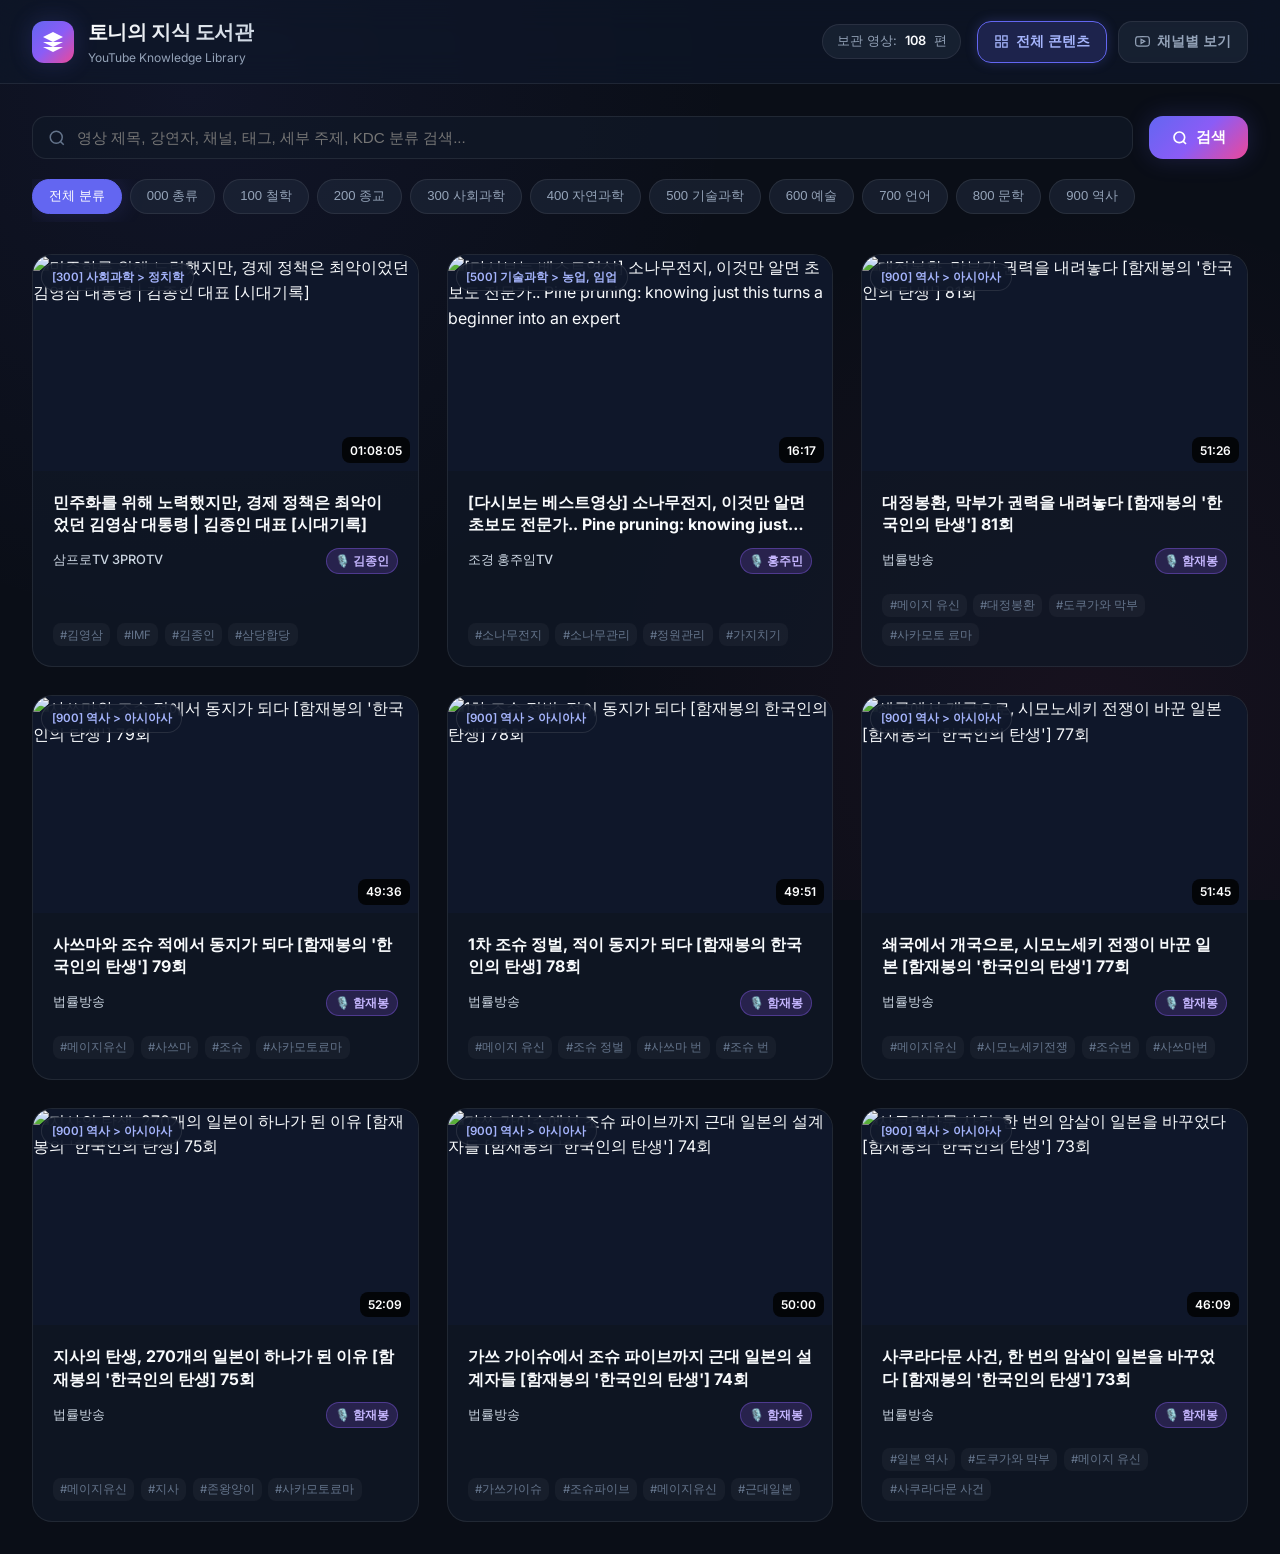
==== index.html @ 5d0626cc "Update library 5d512f7e80e544d9be25791d46a5374f" ====
<!DOCTYPE html>
<html lang="ko">
<head>
  <meta charset="UTF-8">
  <meta name="yka-mode" content="public">
  <meta name="viewport" content="width=device-width, initial-scale=1.0">
  <meta name="description" content="토니의 지식 도서관 — YouTube 영상을 지식 노트로 정리하고 다시 꺼내보는 개인 지식 라이브러리">
  <title>토니의 지식 도서관 — YouTube Knowledge Library</title>
  <link rel="stylesheet" href="./css/style.css">
</head>
<body>
  <!-- App Header -->
  <header class="app-header">
    <div class="header-container">
      <a href="./index.html" class="logo-group">
        <div class="logo-icon">
          <svg viewBox="0 0 24 24">
            <path d="M12 2L2 7l10 5 10-5-10-5zM2 17l10 5 10-5M2 12l10 5 10-5"/>
          </svg>
        </div>
        <div class="logo-text">
          <h1>토니의 지식 도서관</h1>
          <p>YouTube Knowledge Library</p>
        </div>
      </a>

      <div class="header-stats">
        <div class="stat-badge" id="stat-count-badge">
          보관 영상: <strong id="total-video-count">0</strong>편
        </div>
        <nav class="top-nav-menu">
          <button class="btn-secondary" id="open-hidden-btn" data-local-only hidden>숨긴 영상</button>
          <a href="./index.html" class="top-nav-btn active" id="nav-all-btn">
            <svg width="15" height="15" viewBox="0 0 24 24" fill="none" stroke="currentColor" stroke-width="2">
              <rect x="3" y="3" width="7" height="7"></rect>
              <rect x="14" y="3" width="7" height="7"></rect>
              <rect x="14" y="14" width="7" height="7"></rect>
              <rect x="3" y="14" width="7" height="7"></rect>
            </svg>
            전체 콘텐츠
          </a>
          <a href="./channels.html" class="top-nav-btn" id="nav-channel-btn">
            <svg width="15" height="15" viewBox="0 0 24 24" fill="none" stroke="currentColor" stroke-width="2">
              <path d="M22.54 6.42a2.78 2.78 0 0 0-1.94-2C18.88 4 12 4 12 4s-6.88 0-8.6.46a2.78 2.78 0 0 0-1.94 2A29 29 0 0 0 1 11.75a29 29 0 0 0 .46 5.33A2.78 2.78 0 0 0 3.4 19c1.72.46 8.6.46 8.6.46s6.88 0 8.6-.46a2.78 2.78 0 0 0 1.94-2 29 29 0 0 0 .46-5.25 29 29 0 0 0-.46-5.33z"></path>
              <polygon points="9.75 15.02 15.5 11.75 9.75 8.48 9.75 15.02"></polygon>
            </svg>
            채널별 보기
          </a>
          <button class="btn-primary" id="open-add-modal-btn" data-local-only hidden>
            <svg width="16" height="16" viewBox="0 0 24 24" fill="none" stroke="currentColor" stroke-width="2.5">
              <line x1="12" y1="5" x2="12" y2="19"></line>
              <line x1="5" y1="12" x2="19" y2="12"></line>
            </svg>
            영상 등록
          </button>
        </nav>
      </div>
    </div>
  </header>

  <!-- Main Content -->
  <main class="main-container">
    <p id="public-sync-status" class="note-hint" role="status" data-local-only hidden></p>
    <!-- Active Batch Status Banner -->
    <div class="batch-status-banner" id="batch-banner" data-local-only hidden>
      <div class="batch-status-info">
        <div class="pulse-spinner" id="batch-spinner"></div>
        <div>
          <strong id="batch-banner-text">백그라운드 배치 작업 진행 중...</strong>
          <span style="font-size: 0.8rem; color: #94a3b8; margin-left: 0.5rem;" id="batch-banner-detail"></span>
        </div>
      </div>
      <div style="display: flex; gap: 0.5rem; align-items: center;">
        <button class="btn-primary" id="manage-failures-btn" style="display: none; padding: 0.4rem 0.8rem; font-size: 0.8rem; background: #e11d48; border-color: #f43f5e;">
          ⚠️ 실패 항목 관리 (<span id="failure-count-badge">0</span>)
        </button>
        <button class="btn-secondary" id="resume-batch-btn" style="display: none; padding: 0.4rem 0.8rem; font-size: 0.8rem;">
          일반 실패 재시도
        </button>
      </div>
    </div>

    <!-- Filter & Search Controls -->
    <div class="control-panel">
      <div class="search-row">
        <div class="search-box-wrapper">
          <svg class="search-icon" width="18" height="18" viewBox="0 0 24 24" fill="none" stroke="currentColor" stroke-width="2">
            <circle cx="11" cy="11" r="8"></circle>
            <line x1="21" y1="21" x2="16.65" y2="16.65"></line>
          </svg>
          <input type="text" id="search-input" class="search-input" placeholder="영상 제목, 강연자, 채널, 태그, 세부 주제, KDC 분류 검색...">
        </div>

        <button id="search-btn" class="btn-search">
          <svg width="16" height="16" viewBox="0 0 24 24" fill="none" stroke="currentColor" stroke-width="2.5">
            <circle cx="11" cy="11" r="8"></circle>
            <line x1="21" y1="21" x2="16.65" y2="16.65"></line>
          </svg>
          검색
        </button>
      </div>

      <!-- KDC Category Chips -->
      <div class="category-chips-bar" id="category-chips">
        <button class="category-chip active" data-code="">전체 분류</button>
        <button class="category-chip" data-code="000">000 총류</button>
        <button class="category-chip" data-code="100">100 철학</button>
        <button class="category-chip" data-code="200">200 종교</button>
        <button class="category-chip" data-code="300">300 사회과학</button>
        <button class="category-chip" data-code="400">400 자연과학</button>
        <button class="category-chip" data-code="500">500 기술과학</button>
        <button class="category-chip" data-code="600">600 예술</button>
        <button class="category-chip" data-code="700">700 언어</button>
        <button class="category-chip" data-code="800">800 문학</button>
        <button class="category-chip" data-code="900">900 역사</button>
      </div>
    </div>

    <!-- Video Grid / Grouped Container -->
    <div class="video-grid" id="video-grid">
      <!-- Dynamically populated -->
    </div>

    <!-- Load More Container (For Search/Filter Results) -->
    <div class="load-more-container" id="load-more-container" style="display: none;">
      <button id="load-more-btn" class="btn-load-more">
        더 보기 (<span id="load-more-remaining-count">0</span>편 남음)
        <svg width="16" height="16" viewBox="0 0 24 24" fill="none" stroke="currentColor" stroke-width="2">
          <polyline points="6 9 12 15 18 9"></polyline>
        </svg>
      </button>
    </div>

    <!-- Empty State -->
    <div class="empty-state" id="empty-state" style="display: none;">
      <svg viewBox="0 0 24 24" fill="none" stroke-width="1.5">
        <rect x="2" y="2" width="20" height="20" rx="5" ry="5"></rect>
        <path d="M16 11.37A4 4 0 1 1 12.63 8 4 4 0 0 1 16 11.37z"></path>
        <line x1="17.5" y1="6.5" x2="17.51" y2="6.5"></line>
      </svg>
      <h3>조건에 맞는 영상이 없습니다</h3>
      <p id="empty-state-message" class="empty-message">적용된 조건에 해당하는 영상이 없습니다.</p>
      <button id="reset-filter-btn" class="btn-secondary">검색 및 조건 초기화</button>
    </div>
  </main>

  <dialog id="hidden-modal" class="hidden-dialog" aria-labelledby="hidden-title" data-local-only hidden>
    <div class="modal-header">
      <h2 id="hidden-title">숨긴 영상</h2>
      <button id="close-hidden-btn" class="btn-secondary">닫기</button>
    </div>
    <form id="hidden-search-form" class="search-row">
      <label for="hidden-search-input">제목 검색</label>
      <input id="hidden-search-input" class="search-input" type="search" placeholder="숨긴 영상 제목">
      <button class="btn-search" type="submit">검색</button>
    </form>
    <p id="hidden-message" role="status" aria-live="polite"></p>
    <div id="hidden-items-list"></div>
  </dialog>

  <!-- Failure Management Modal -->
  <div class="batch-modal-backdrop" id="failure-modal" data-local-only hidden>
    <div class="batch-modal failure-modal-content">
      <div class="modal-header">
        <div style="display: flex; align-items: center; gap: 0.5rem;">
          <span style="font-size: 1.25rem;">⚠️</span>
          <h2>실패 및 접근 제한 항목 관리</h2>
        </div>
        <button class="close-btn" id="close-failure-modal-btn">&times;</button>
      </div>
      <div class="modal-body">
        <p style="font-size: 0.85rem; color: #94a3b8; margin-bottom: 1rem;">
          원인을 확인하고 재시도하거나, 기록 삭제 시 <strong>해당 실패 큐 항목만 안전하게 제거</strong>됩니다. (성공 보관 영상은 일체 삭제되지 않습니다)
        </p>
        <div class="failure-list" id="failure-items-list">
          <!-- Dynamically populated -->
        </div>
      </div>
      <div class="modal-footer" style="display: flex; justify-content: flex-end; gap: 0.75rem; margin-top: 1.5rem;">
        <button type="button" class="btn-secondary" id="close-failure-modal-btn2">닫기</button>
      </div>
    </div>
  </div>

  <!-- Add URL Modal -->
  <div class="batch-modal-backdrop" id="add-modal" data-local-only hidden>
    <div class="batch-modal">
      <div class="modal-header">
        <h2>새 YouTube 영상 등록</h2>
        <button class="close-btn" id="close-modal-btn">&times;</button>
      </div>
      <form id="add-url-form">
        <div class="form-group">
          <label for="url-textarea">YouTube URL 입력 (단일 URL 또는 여러 개를 줄바꿈으로 입력)</label>
          <textarea id="url-textarea" class="url-input" placeholder="https://www.youtube.com/watch?v=...&#10;https://youtu.be/...&#10;(줄바꿈으로 여러 개 동시 등록 가능)" required></textarea>
          <p class="form-hint">
            💡 브라우저를 닫아도 백그라운드에서 순차적으로 지식 추출 및 분류가 계속 진행됩니다.
          </p>
        </div>
        <div style="display: flex; justify-content: flex-end; gap: 0.75rem;">
          <button type="button" class="btn-secondary" id="cancel-modal-btn">취소</button>
          <button type="submit" class="btn-primary" id="submit-url-btn">지식 추출 시작</button>
        </div>
      </form>
    </div>
  </div>

  <script src="./js/data_source.js"></script>
  <script src="./js/series_parser.js"></script>
  <script src="./js/app.js"></script>
</body>
</html>
---- css/style.css ----
@import url('https://fonts.googleapis.com/css2?family=Pretendard:wght@300;400;500;600;700;800&family=Inter:wght@400;500;600;700&display=swap');

:root {
  --bg-primary: #0a0e17;
  --bg-secondary: #111827;
  --bg-card: rgba(17, 24, 39, 0.75);
  --bg-card-hover: rgba(30, 41, 59, 0.85);
  --bg-glass: rgba(15, 23, 42, 0.65);
  --border-subtle: rgba(255, 255, 255, 0.08);
  --border-focus: rgba(99, 102, 241, 0.5);
  
  --text-primary: #f8fafc;
  --text-secondary: #94a3b8;
  --text-muted: #64748b;

  --accent-primary: #6366f1;
  --accent-primary-hover: #4f46e5;
  --accent-gradient: linear-gradient(135deg, #6366f1 0%, #8b5cf6 50%, #ec4899 100%);
  --accent-gradient-glow: linear-gradient(135deg, rgba(99, 102, 241, 0.25) 0%, rgba(139, 92, 246, 0.25) 100%);
  --accent-success: #10b981;
  --accent-warning: #f59e0b;
  --accent-danger: #ef4444;

  --radius-sm: 8px;
  --radius-md: 14px;
  --radius-lg: 20px;
  --radius-full: 9999px;

  --shadow-sm: 0 2px 8px rgba(0, 0, 0, 0.3);
  --shadow-md: 0 8px 24px rgba(0, 0, 0, 0.4);
  --shadow-lg: 0 16px 40px rgba(0, 0, 0, 0.5);
  --shadow-glow: 0 0 25px rgba(99, 102, 241, 0.2);

  --transition: all 0.25s cubic-bezier(0.16, 1, 0.3, 1);
}

* {
  box-sizing: border-box;
  margin: 0;
  padding: 0;
}

body {
  font-family: 'Pretendard', 'Inter', -apple-system, BlinkMacSystemFont, sans-serif;
  background-color: var(--bg-primary);
  color: var(--text-primary);
  line-height: 1.6;
  min-height: 100vh;
  overflow-x: hidden;
  background-image: 
    radial-gradient(circle at 15% 10%, rgba(99, 102, 241, 0.08) 0%, transparent 40%),
    radial-gradient(circle at 85% 80%, rgba(236, 72, 153, 0.06) 0%, transparent 40%);
  background-attachment: fixed;
}

/* Custom Scrollbar */
::-webkit-scrollbar {
  width: 8px;
  height: 8px;
}
::-webkit-scrollbar-track {
  background: var(--bg-primary);
}
::-webkit-scrollbar-thumb {
  background: #334155;
  border-radius: var(--radius-full);
}
::-webkit-scrollbar-thumb:hover {
  background: #475569;
}

/* Header & Navbar */
header.app-header {
  position: sticky;
  top: 0;
  z-index: 100;
  backdrop-filter: blur(16px);
  -webkit-backdrop-filter: blur(16px);
  background: var(--bg-glass);
  border-bottom: 1px solid var(--border-subtle);
  padding: 1rem 2rem;
}

.header-container {
  max-width: 1400px;
  margin: 0 auto;
  display: flex;
  justify-content: space-between;
  align-items: center;
  gap: 1.5rem;
}

.logo-group {
  display: flex;
  align-items: center;
  gap: 0.85rem;
  text-decoration: none;
  color: inherit;
}

.logo-icon {
  width: 42px;
  height: 42px;
  border-radius: 12px;
  background: var(--accent-gradient);
  display: flex;
  align-items: center;
  justify-content: center;
  box-shadow: var(--shadow-glow);
}

.logo-icon svg {
  width: 24px;
  height: 24px;
  fill: #ffffff;
}

.logo-text h1 {
  font-size: 1.25rem;
  font-weight: 700;
  letter-spacing: -0.02em;
  background: linear-gradient(135deg, #ffffff 0%, #cbd5e1 100%);
  -webkit-background-clip: text;
  -webkit-text-fill-color: transparent;
}

.logo-text p {
  font-size: 0.75rem;
  color: var(--text-secondary);
  font-weight: 400;
}

.header-stats {
  display: flex;
  align-items: center;
  gap: 1rem;
}

.stat-badge {
  display: flex;
  align-items: center;
  gap: 0.5rem;
  background: rgba(30, 41, 59, 0.6);
  border: 1px solid var(--border-subtle);
  padding: 0.4rem 0.85rem;
  border-radius: var(--radius-full);
  font-size: 0.8rem;
  color: var(--text-secondary);
}

.stat-badge strong {
  color: var(--text-primary);
  font-weight: 600;
}

.stat-badge.credit-badge {
  border-color: rgba(16, 185, 129, 0.3);
  color: #34d399;
}

.btn-primary {
  display: inline-flex;
  align-items: center;
  gap: 0.5rem;
  background: var(--accent-gradient);
  color: #ffffff;
  border: none;
  padding: 0.6rem 1.25rem;
  border-radius: var(--radius-md);
  font-size: 0.9rem;
  font-weight: 600;
  cursor: pointer;
  box-shadow: var(--shadow-glow);
  transition: var(--transition);
}

.btn-primary:hover {
  transform: translateY(-2px);
  box-shadow: 0 4px 20px rgba(99, 102, 241, 0.4);
}

.btn-secondary {
  display: inline-flex;
  align-items: center;
  gap: 0.5rem;
  background: rgba(30, 41, 59, 0.8);
  color: var(--text-primary);
  border: 1px solid var(--border-subtle);
  padding: 0.6rem 1.15rem;
  border-radius: var(--radius-md);
  font-size: 0.9rem;
  font-weight: 500;
  cursor: pointer;
  transition: var(--transition);
}

.btn-secondary:hover {
  background: rgba(51, 65, 85, 0.8);
  border-color: var(--border-focus);
}

/* Main Container */
main.main-container {
  max-width: 1400px;
  margin: 2rem auto;
  padding: 0 2rem;
}

/* Batch Add Modal / Panel */
.batch-modal-backdrop {
  position: fixed;
  inset: 0;
  background: rgba(0, 0, 0, 0.7);
  backdrop-filter: blur(8px);
  display: none;
  align-items: center;
  justify-content: center;
  z-index: 1000;
  opacity: 0;
  pointer-events: none;
  transition: opacity 0.25s ease;
}

.batch-modal-backdrop.active {
  display: flex;
  opacity: 1;
  pointer-events: auto;
}

.batch-modal {
  background: var(--bg-secondary);
  border: 1px solid var(--border-subtle);
  border-radius: var(--radius-lg);
  width: 90%;
  max-width: 620px;
  padding: 2rem;
  box-shadow: var(--shadow-lg);
  transform: scale(0.95);
  transition: transform 0.25s cubic-bezier(0.16, 1, 0.3, 1);
}

.batch-modal-backdrop.active .batch-modal {
  transform: scale(1);
}

.modal-header {
  display: flex;
  justify-content: space-between;
  align-items: center;
  margin-bottom: 1.25rem;
}

.modal-header h2 {
  font-size: 1.25rem;
  font-weight: 700;
}

.close-btn {
  background: none;
  border: none;
  color: var(--text-muted);
  cursor: pointer;
  font-size: 1.5rem;
  line-height: 1;
  transition: var(--transition);
}

.close-btn:hover {
  color: var(--text-primary);
}

.form-group {
  margin-bottom: 1.25rem;
}

.form-group label {
  display: block;
  font-size: 0.85rem;
  font-weight: 500;
  color: var(--text-secondary);
  margin-bottom: 0.5rem;
}

textarea.url-input {
  width: 100%;
  min-height: 140px;
  background: rgba(10, 14, 23, 0.8);
  border: 1px solid var(--border-subtle);
  border-radius: var(--radius-sm);
  padding: 0.85rem;
  color: var(--text-primary);
  font-family: 'Inter', monospace;
  font-size: 0.85rem;
  resize: vertical;
  transition: var(--transition);
}

textarea.url-input:focus {
  outline: none;
  border-color: var(--accent-primary);
  box-shadow: 0 0 0 3px rgba(99, 102, 241, 0.2);
}

.form-hint {
  font-size: 0.75rem;
  color: var(--text-muted);
  margin-top: 0.4rem;
}

/* Batch Active Banner */
.batch-status-banner {
  background: var(--accent-gradient-glow);
  border: 1px solid rgba(99, 102, 241, 0.3);
  border-radius: var(--radius-md);
  padding: 1rem 1.5rem;
  margin-bottom: 2rem;
  display: none;
  align-items: center;
  justify-content: space-between;
  gap: 1rem;
}

.batch-status-banner.visible {
  display: flex;
}

.batch-status-info {
  display: flex;
  align-items: center;
  gap: 0.85rem;
}

.pulse-spinner {
  width: 12px;
  height: 12px;
  background-color: var(--accent-primary);
  border-radius: 50%;
  box-shadow: 0 0 0 0 rgba(99, 102, 241, 0.7);
  animation: pulse 1.6s infinite;
}

@keyframes pulse {
  0% { transform: scale(0.95); box-shadow: 0 0 0 0 rgba(99, 102, 241, 0.7); }
  70% { transform: scale(1); box-shadow: 0 0 0 10px rgba(99, 102, 241, 0); }
  100% { transform: scale(0.95); box-shadow: 0 0 0 0 rgba(99, 102, 241, 0); }
}

/* Filter & Search Bar */
.control-panel {
  display: flex;
  flex-direction: column;
  gap: 1.25rem;
  margin-bottom: 2rem;
}

.search-row {
  display: flex;
  gap: 1rem;
  flex-wrap: wrap;
}

.search-box-wrapper {
  flex: 1;
  min-width: 280px;
  position: relative;
}

.search-icon {
  position: absolute;
  left: 1rem;
  top: 50%;
  transform: translateY(-50%);
  color: var(--text-muted);
  pointer-events: none;
}

input.search-input {
  width: 100%;
  background: var(--bg-card);
  border: 1px solid var(--border-subtle);
  border-radius: var(--radius-md);
  padding: 0.75rem 1rem 0.75rem 2.75rem;
  color: var(--text-primary);
  font-size: 0.95rem;
  transition: var(--transition);
}

input.search-input:focus {
  outline: none;
  border-color: var(--accent-primary);
  box-shadow: 0 0 0 3px rgba(99, 102, 241, 0.2);
}

.filter-select {
  background: var(--bg-card);
  border: 1px solid var(--border-subtle);
  color: var(--text-primary);
  border-radius: var(--radius-md);
  padding: 0.75rem 1.25rem;
  font-size: 0.9rem;
  cursor: pointer;
  transition: var(--transition);
}

.filter-select:focus {
  outline: none;
  border-color: var(--accent-primary);
}

/* Category Chips */
.category-chips-bar {
  display: flex;
  gap: 0.5rem;
  overflow-x: auto;
  padding-bottom: 0.5rem;
}

.category-chip {
  white-space: nowrap;
  background: rgba(30, 41, 59, 0.6);
  border: 1px solid var(--border-subtle);
  color: var(--text-secondary);
  padding: 0.45rem 1rem;
  border-radius: var(--radius-full);
  font-size: 0.82rem;
  font-weight: 500;
  cursor: pointer;
  transition: var(--transition);
}

.category-chip:hover {
  background: rgba(51, 65, 85, 0.8);
  color: var(--text-primary);
}

.category-chip.active {
  background: var(--accent-primary);
  border-color: var(--accent-primary);
  color: #ffffff;
  box-shadow: var(--shadow-glow);
}

/* Video Grid */
.video-grid {
  display: grid;
  grid-template-columns: repeat(auto-fill, minmax(320px, 1fr));
  gap: 1.75rem;
}

.video-card {
  background: var(--bg-card);
  border: 1px solid var(--border-subtle);
  border-radius: var(--radius-lg);
  overflow: hidden;
  display: flex;
  flex-direction: column;
  transition: var(--transition);
  cursor: pointer;
  text-decoration: none;
  color: inherit;
  position: relative;
}

.video-card:hover {
  transform: translateY(-4px);
  border-color: var(--border-focus);
  box-shadow: var(--shadow-lg);
  background: var(--bg-card-hover);
}

.card-thumbnail-wrapper {
  position: relative;
  width: 100%;
  aspect-ratio: 16 / 9;
  overflow: hidden;
  background: #0f172a;
}

.card-thumbnail {
  width: 100%;
  height: 100%;
  object-fit: cover;
  transition: transform 0.4s ease;
}

.video-card:hover .card-thumbnail {
  transform: scale(1.05);
}

.card-duration-badge {
  position: absolute;
  bottom: 0.5rem;
  right: 0.5rem;
  background: rgba(0, 0, 0, 0.8);
  color: #ffffff;
  padding: 0.2rem 0.5rem;
  border-radius: var(--radius-sm);
  font-size: 0.75rem;
  font-weight: 600;
}

.card-kdc-badge {
  position: absolute;
  top: 0.5rem;
  left: 0.5rem;
  background: rgba(15, 23, 42, 0.85);
  backdrop-filter: blur(8px);
  border: 1px solid rgba(255, 255, 255, 0.1);
  color: #a5b4fc;
  padding: 0.25rem 0.6rem;
  border-radius: var(--radius-full);
  font-size: 0.72rem;
  font-weight: 600;
}

.card-body {
  padding: 1.25rem;
  display: flex;
  flex-direction: column;
  flex: 1;
  gap: 0.75rem;
}

.card-title {
  font-size: 1rem;
  font-weight: 700;
  line-height: 1.4;
  color: var(--text-primary);
  display: -webkit-box;
  -webkit-line-clamp: 2;
  -webkit-box-orient: vertical;
  overflow: hidden;
}

.card-meta-row {
  display: flex;
  align-items: center;
  justify-content: space-between;
  font-size: 0.8rem;
  color: var(--text-secondary);
}

.card-channel {
  font-weight: 500;
  color: #cbd5e1;
  overflow: hidden;
  text-overflow: ellipsis;
  white-space: nowrap;
  max-width: 60%;
}

.speaker-tag {
  background: rgba(139, 92, 246, 0.2);
  border: 1px solid rgba(139, 92, 246, 0.4);
  color: #c4b5fd;
  padding: 0.15rem 0.5rem;
  border-radius: var(--radius-full);
  font-size: 0.75rem;
  font-weight: 600;
}

.card-tags {
  display: flex;
  flex-wrap: wrap;
  gap: 0.4rem;
  margin-top: auto;
  padding-top: 0.5rem;
}

.card-tag {
  font-size: 0.72rem;
  color: var(--text-muted);
  background: rgba(255, 255, 255, 0.04);
  padding: 0.15rem 0.45rem;
  border-radius: var(--radius-sm);
}

/* Empty State */
.empty-state {
  text-align: center;
  padding: 5rem 2rem;
  color: var(--text-muted);
}

.empty-state svg {
  width: 64px;
  height: 64px;
  stroke: var(--text-muted);
  margin-bottom: 1rem;
}

.empty-state h3 {
  font-size: 1.25rem;
  color: var(--text-secondary);
  margin-bottom: 0.5rem;
}

/* VIEWER PAGE SPECIFIC */
.viewer-layout {
  display: grid;
  grid-template-columns: 1fr 1fr;
  gap: 2rem;
  align-items: start;
}

@media (max-width: 1024px) {
  .viewer-layout {
    grid-template-columns: 1fr;
  }
}

.video-player-section {
  position: sticky;
  top: 6rem;
  display: flex;
  flex-direction: column;
  gap: 1.25rem;
}

.video-embed-container {
  width: 100%;
  aspect-ratio: 16 / 9;
  background: #000;
  border-radius: var(--radius-lg);
  overflow: hidden;
  border: 1px solid var(--border-subtle);
  box-shadow: var(--shadow-lg);
}

.video-embed-container iframe {
  width: 100%;
  height: 100%;
  border: none;
}

.viewer-meta-card {
  background: var(--bg-card);
  border: 1px solid var(--border-subtle);
  border-radius: var(--radius-md);
  padding: 1.25rem;
}

.viewer-meta-title {
  font-size: 1.15rem;
  font-weight: 700;
  margin-bottom: 0.75rem;
  line-height: 1.4;
}

.viewer-badges-row {
  display: flex;
  flex-wrap: wrap;
  gap: 0.5rem;
  margin-bottom: 0.75rem;
}

.notes-section {
  background: var(--bg-card);
  border: 1px solid var(--border-subtle);
  border-radius: var(--radius-lg);
  padding: 1.5rem;
  min-height: 700px;
}

/* Tabs */
.tabs-nav {
  display: flex;
  border-bottom: 1px solid var(--border-subtle);
  margin-bottom: 1.5rem;
  gap: 0.5rem;
}

.tab-btn {
  background: none;
  border: none;
  padding: 0.75rem 1.25rem;
  color: var(--text-secondary);
  font-size: 0.95rem;
  font-weight: 600;
  cursor: pointer;
  position: relative;
  transition: var(--transition);
  border-radius: var(--radius-sm) var(--radius-sm) 0 0;
}

.tab-btn:hover {
  color: var(--text-primary);
}

.tab-btn.active {
  color: var(--accent-primary);
}

.tab-btn.active::after {
  content: '';
  position: absolute;
  bottom: -1px;
  left: 0;
  right: 0;
  height: 2px;
  background: var(--accent-gradient);
}

.tab-pane {
  display: none;
}

.tab-pane.active {
  display: block;
}

/* Detail Note Items */
.detail-item-card {
  background: rgba(30, 41, 59, 0.4);
  border: 1px solid var(--border-subtle);
  border-radius: var(--radius-md);
  padding: 1.25rem;
  margin-bottom: 1.25rem;
  transition: var(--transition);
}

.detail-item-card:hover {
  border-color: rgba(99, 102, 241, 0.3);
  background: rgba(30, 41, 59, 0.6);
}

.detail-item-header {
  display: flex;
  align-items: center;
  gap: 0.75rem;
  margin-bottom: 0.6rem;
}

.timestamp-btn {
  display: inline-flex;
  align-items: center;
  gap: 0.3rem;
  background: rgba(99, 102, 241, 0.2);
  border: 1px solid rgba(99, 102, 241, 0.4);
  color: #a5b4fc;
  padding: 0.25rem 0.6rem;
  border-radius: var(--radius-sm);
  font-size: 0.8rem;
  font-weight: 600;
  cursor: pointer;
  transition: var(--transition);
}

.timestamp-btn:hover {
  background: var(--accent-primary);
  color: #ffffff;
  box-shadow: 0 0 10px rgba(99, 102, 241, 0.5);
}

.detail-item-topic {
  font-size: 1.05rem;
  font-weight: 700;
  color: var(--text-primary);
}

.detail-item-content {
  color: #cbd5e1;
  font-size: 0.92rem;
  line-height: 1.65;
  white-space: pre-line;
}

/* Summary Note Cards */
.takeaway-box {
  background: var(--accent-gradient-glow);
  border: 1px solid rgba(99, 102, 241, 0.4);
  border-radius: var(--radius-md);
  padding: 1.5rem;
  margin-bottom: 1.5rem;
}

.takeaway-label {
  font-size: 0.75rem;
  font-weight: 700;
  text-transform: uppercase;
  letter-spacing: 0.05em;
  color: #a5b4fc;
  margin-bottom: 0.5rem;
}

.takeaway-text {
  font-size: 1.15rem;
  font-weight: 700;
  line-height: 1.5;
  color: #ffffff;
}

.summary-section {
  margin-bottom: 1.5rem;
}

.summary-section h4 {
  font-size: 0.95rem;
  font-weight: 700;
  color: #94a3b8;
  margin-bottom: 0.75rem;
  display: flex;
  align-items: center;
  gap: 0.5rem;
}

.summary-list {
  list-style: none;
  display: flex;
  flex-direction: column;
  gap: 0.5rem;
}

.summary-list li {
  background: rgba(30, 41, 59, 0.4);
  border: 1px solid var(--border-subtle);
  border-radius: var(--radius-sm);
  padding: 0.75rem 1rem;
  font-size: 0.9rem;
  color: #e2e8f0;
  line-height: 1.5;
}

/* Transcript Stream */
.transcript-stream {
  max-height: 600px;
  overflow-y: auto;
  padding-right: 0.5rem;
  display: flex;
  flex-direction: column;
  gap: 0.5rem;
}

.transcript-line {
  display: flex;
  align-items: baseline;
  gap: 0.75rem;
  padding: 0.4rem 0.6rem;
  border-radius: var(--radius-sm);
  transition: var(--transition);
}

.transcript-line:hover {
  background: rgba(255, 255, 255, 0.05);
}

.transcript-line .time {
  font-size: 0.75rem;
  color: var(--accent-primary);
  font-weight: 600;
  cursor: pointer;
  white-space: nowrap;
}

.transcript-line .text {
  font-size: 0.85rem;
  color: #94a3b8;
}

/* ==========================================================================
   Navigation Menu & Search Enhancements
   ========================================================================== */

.top-nav-menu {
  display: flex;
  align-items: center;
  gap: 0.65rem;
}

.top-nav-btn {
  display: inline-flex;
  align-items: center;
  gap: 0.45rem;
  background: rgba(30, 41, 59, 0.6);
  border: 1px solid var(--border-subtle);
  color: var(--text-secondary);
  padding: 0.55rem 1rem;
  border-radius: var(--radius-md);
  font-size: 0.88rem;
  font-weight: 600;
  text-decoration: none;
  cursor: pointer;
  transition: var(--transition);
}

.top-nav-btn:hover {
  background: rgba(51, 65, 85, 0.8);
  color: var(--text-primary);
  border-color: rgba(99, 102, 241, 0.4);
}

.top-nav-btn.active {
  background: rgba(99, 102, 241, 0.2);
  color: #a5b4fc;
  border-color: var(--accent-primary);
  box-shadow: 0 0 12px rgba(99, 102, 241, 0.25);
}

.btn-search {
  display: inline-flex;
  align-items: center;
  gap: 0.5rem;
  background: var(--accent-gradient);
  color: #ffffff;
  border: none;
  padding: 0.75rem 1.4rem;
  border-radius: var(--radius-md);
  font-size: 0.92rem;
  font-weight: 600;
  cursor: pointer;
  box-shadow: var(--shadow-glow);
  transition: var(--transition);
  white-space: nowrap;
}

.btn-search:hover {
  transform: translateY(-1px);
  box-shadow: 0 4px 18px rgba(99, 102, 241, 0.45);
}

.btn-search:active {
  transform: translateY(0);
}

.empty-message {
  font-size: 0.95rem;
  color: #94a3b8;
  margin: 0.5rem 0 1.25rem;
  line-height: 1.6;
}

/* ==========================================================================
   Grouped Layout Sections (Speaker Search & Channel View)
   ========================================================================== */

.channel-group-section {
  margin-bottom: 3rem;
  background: rgba(15, 23, 42, 0.4);
  border: 1px solid var(--border-subtle);
  border-radius: var(--radius-lg);
  padding: 1.75rem;
}

.channel-group-header {
  display: flex;
  align-items: center;
  justify-content: space-between;
  padding-bottom: 1rem;
  border-bottom: 1px solid var(--border-subtle);
  margin-bottom: 1.5rem;
}

.channel-group-title {
  display: flex;
  align-items: center;
  gap: 0.75rem;
  font-size: 1.35rem;
  font-weight: 700;
  color: #ffffff;
}

.speaker-group-section {
  margin-bottom: 2rem;
}

.speaker-group-header {
  display: flex;
  align-items: center;
  gap: 0.6rem;
  font-size: 1.15rem;
  font-weight: 700;
  color: #a5b4fc;
  margin-bottom: 1rem;
  padding-left: 0.25rem;
}

.series-group-section {
  margin-bottom: 1.75rem;
  background: rgba(30, 41, 59, 0.3);
  border: 1px solid rgba(51, 65, 85, 0.6);
  border-radius: var(--radius-md);
  padding: 1.25rem;
}

.series-group-title {
  display: flex;
  align-items: center;
  gap: 0.5rem;
  font-size: 1rem;
  font-weight: 700;
  color: #38bdf8;
  margin-bottom: 1rem;
}

.episode-badge {
  display: inline-block;
  background: rgba(56, 189, 248, 0.2);
  border: 1px solid rgba(56, 189, 248, 0.4);
  color: #7dd3fc;
  padding: 0.15rem 0.5rem;
  border-radius: var(--radius-sm);
  font-size: 0.75rem;
  font-weight: 700;
  margin-right: 0.4rem;
}

/* Channel Tabs Bar for channels.html */
.channel-tabs-bar {
  display: flex;
  gap: 0.75rem;
  flex-wrap: wrap;
  margin-bottom: 2rem;
  padding-bottom: 1rem;
  border-bottom: 1px solid var(--border-subtle);
}

.channel-tab-pill {
  display: inline-flex;
  align-items: center;
  gap: 0.5rem;
  background: rgba(30, 41, 59, 0.6);
  border: 1px solid var(--border-subtle);
  color: var(--text-secondary);
  padding: 0.6rem 1.25rem;
  border-radius: var(--radius-full);
  font-size: 0.92rem;
  font-weight: 600;
  cursor: pointer;
  transition: var(--transition);
}

.channel-tab-pill:hover {
  background: rgba(51, 65, 85, 0.8);
  color: var(--text-primary);
  border-color: rgba(99, 102, 241, 0.4);
}

.channel-tab-pill.active {
  background: var(--accent-gradient);
  border-color: transparent;
  color: #ffffff;
  box-shadow: var(--shadow-glow);
}

.channel-count-badge {
  background: rgba(0, 0, 0, 0.3);
  padding: 0.15rem 0.5rem;
  border-radius: var(--radius-full);
  font-size: 0.78rem;
  font-weight: 700;
}

/* Load More Button */
.load-more-container {
  display: flex;
  justify-content: center;
  margin-top: 2.5rem;
  margin-bottom: 2rem;
}

.btn-load-more {
  display: inline-flex;
  align-items: center;
  gap: 0.6rem;
  padding: 0.85rem 2rem;
  background: rgba(30, 41, 59, 0.8);
  border: 1px solid var(--accent-primary);
  border-radius: var(--radius-full);
  color: #ffffff;
  font-size: 0.95rem;
  font-weight: 600;
  cursor: pointer;
  transition: var(--transition);
  box-shadow: 0 4px 14px rgba(0, 0, 0, 0.25);
}

.btn-load-more:hover {
  background: var(--accent-primary);
  transform: translateY(-2px);
  box-shadow: var(--shadow-glow);
}

/* Failure Management Modal */
.failure-modal-content {
  max-width: 720px;
  width: 90%;
  max-height: 85vh;
  display: flex;
  flex-direction: column;
}

.failure-modal-content .modal-body {
  overflow-y: auto;
  max-height: 60vh;
  padding-right: 0.5rem;
}

.failure-list {
  display: flex;
  flex-direction: column;
  gap: 1rem;
}

.failure-item-card {
  background: rgba(15, 23, 42, 0.7);
  border: 1px solid var(--border-subtle);
  border-radius: var(--radius-md);
  padding: 1.25rem;
  transition: var(--transition);
}

.failure-item-card:hover {
  border-color: rgba(244, 63, 94, 0.4);
}

.failure-item-header {
  display: flex;
  justify-content: space-between;
  align-items: flex-start;
  gap: 1rem;
  margin-bottom: 0.75rem;
}

.failure-item-title-group {
  flex: 1;
}

.failure-item-title {
  font-size: 0.98rem;
  font-weight: 600;
  color: var(--text-primary);
  margin-bottom: 0.25rem;
  line-height: 1.4;
}

.failure-item-submeta {
  font-size: 0.8rem;
  color: #94a3b8;
  display: flex;
  gap: 0.75rem;
  flex-wrap: wrap;
}

.failure-badge {
  display: inline-flex;
  align-items: center;
  padding: 0.25rem 0.65rem;
  border-radius: var(--radius-full);
  font-size: 0.78rem;
  font-weight: 700;
  white-space: nowrap;
}

.failure-badge.badge-restricted {
  background: rgba(245, 158, 11, 0.2);
  border: 1px solid rgba(245, 158, 11, 0.5);
  color: #fbbf24;
}

.failure-badge.badge-failed {
  background: rgba(244, 63, 94, 0.2);
  border: 1px solid rgba(244, 63, 94, 0.5);
  color: #fb7185;
}

.failure-short-reason {
  font-size: 0.88rem;
  color: #e2e8f0;
  background: rgba(30, 41, 59, 0.5);
  padding: 0.6rem 0.85rem;
  border-radius: var(--radius-sm);
  margin-bottom: 0.75rem;
  border-left: 3px solid #f43f5e;
}

.failure-short-reason.restricted-reason {
  border-left-color: #f59e0b;
}

.failure-full-error-box {
  display: none;
  font-size: 0.8rem;
  font-family: 'Inter', monospace;
  background: #090d16;
  border: 1px solid #1e293b;
  border-radius: var(--radius-sm);
  padding: 0.75rem;
  color: #cbd5e1;
  white-space: pre-wrap;
  word-break: break-all;
  max-height: 180px;
  overflow-y: auto;
  margin-bottom: 0.75rem;
}

.failure-item-actions {
  display: flex;
  justify-content: space-between;
  align-items: center;
  gap: 0.5rem;
  padding-top: 0.5rem;
  border-top: 1px solid rgba(255, 255, 255, 0.05);
}

.btn-toggle-error {
  background: none;
  border: none;
  color: #94a3b8;
  font-size: 0.8rem;
  cursor: pointer;
  text-decoration: underline;
  padding: 0;
}

.btn-toggle-error:hover {
  color: #ffffff;
}

.btn-retry-item {
  padding: 0.35rem 0.85rem;
  background: rgba(59, 130, 246, 0.2);
  border: 1px solid rgba(59, 130, 246, 0.5);
  color: #60a5fa;
  border-radius: var(--radius-sm);
  font-size: 0.82rem;
  font-weight: 600;
  cursor: pointer;
  transition: var(--transition);
}

.btn-retry-item:hover {
  background: #2563eb;
  color: #ffffff;
}

.btn-delete-item {
  padding: 0.35rem 0.85rem;
  background: rgba(244, 63, 94, 0.15);
  border: 1px solid rgba(244, 63, 94, 0.4);
  color: #fb7185;
  border-radius: var(--radius-sm);
  font-size: 0.82rem;
  font-weight: 600;
  cursor: pointer;
  transition: var(--transition);
}

.btn-delete-item:hover {
  background: #e11d48;
  color: #ffffff;
}
/* V2: explicit local capabilities and in-place editing. */
[hidden] { display: none !important; }
.viewer-header, .viewer-navigation, .edit-toolbar { display: flex; flex-wrap: wrap; gap: .75rem; align-items: center; }
.viewer-header h1 { flex: 1 1 240px; font-size: 1.1rem; overflow-wrap: anywhere; }
.edit-toolbar { margin-bottom: 1rem; }
.edit-toolbar [role="status"], .note-hint { color: #94a3b8; font-size: .85rem; }
.metadata-line { margin: .7rem 0; overflow-wrap: anywhere; }
.summary-paragraph, .summary-list li, .detail-item-content { white-space: pre-wrap; overflow-wrap: anywhere; }
.summary-content { font-size: 0.98rem; line-height: 1.8; color: #e2e8f0; }
.summary-subheading-1 { font-size: 1.25rem; font-weight: 700; color: #f8fafc; margin: 1.6rem 0 0.8rem; border-bottom: 1px solid rgba(255, 255, 255, 0.1); padding-bottom: 0.4rem; }
.summary-subheading-2 { font-size: 1.12rem; font-weight: 600; color: #38bdf8; margin: 1.4rem 0 0.6rem; }
.summary-subheading-3 { font-size: 1.02rem; font-weight: 600; color: #93c5fd; margin: 1.1rem 0 0.5rem; }
.summary-paragraph { margin-bottom: 1.1rem; }
.summary-list { margin: 0.5rem 0 1.1rem 1.25rem; list-style-type: disc; }
.summary-list li { margin-bottom: 0.35rem; }
.summary-section h3 { margin-bottom: .85rem; font-size: 1.05rem; }
.error-message { color: #fda4af; }
.edit-field { display: flex; flex-direction: column; gap: .4rem; margin-bottom: .8rem; min-width: 0; }
.edit-field label, .edit-field span { font-size: .85rem; color: #cbd5e1; }
.edit-field input, .edit-field textarea, .edit-field select {
  box-sizing: border-box; width: 100%; min-width: 0; padding: .65rem;
  background: #0f172a; color: #f1f5f9; border: 1px solid #475569; border-radius: .45rem; font: inherit;
}
.edit-field textarea { resize: vertical; line-height: 1.6; }
.edit-list-row { padding: .8rem; margin: .7rem 0; border: 1px solid #334155; border-radius: .5rem; }
.edit-list-action { margin-bottom: .4rem; font-size: .8rem; }
.viewer-meta-card fieldset { min-width: 0; border: 1px solid #334155; padding: .6rem; margin: .8rem 0; }
.viewer-layout > *, .notes-section { min-width: 0; }
.hidden-dialog { width: min(760px, calc(100vw - 2rem)); max-height: 85vh; overflow-y: auto;
  margin: auto; padding: 1.5rem; border: 1px solid #475569; border-radius: 1rem; background: #0f172a; color: #f1f5f9; }
.hidden-dialog::backdrop { background: rgba(0,0,0,.65); }
.hidden-dialog .search-row { flex-wrap: wrap; margin: 1rem 0; }
.hidden-dialog .search-input { flex: 1 1 180px; width: auto; padding-left: .75rem; min-width: 0; }
.hidden-video-row { display: flex; gap: 1rem; align-items: center; justify-content: space-between; padding: 1rem 0; border-bottom: 1px solid #334155; }
.hidden-video-row a { color: #e2e8f0; overflow-wrap: anywhere; min-width: 0; }
.hidden-video-row button { flex-shrink: 0; }
button:disabled { opacity: .55; cursor: wait; }
:focus-visible { outline: 2px solid #38bdf8; outline-offset: 3px; }
.header-container, .header-stats, .top-nav-menu { flex-wrap: wrap; }
.header-stats, .top-nav-menu { min-width: 0; }
.top-nav-menu > *, .header-stats > .stat-badge { white-space: nowrap; }
.logo-icon { flex-shrink: 0; }
@media (max-width: 680px) {
  header.app-header { position: static; padding: 1rem; }
  .header-container { gap: 1rem; }
  .header-stats { width: 100%; gap: .75rem; }
  .main-container { padding: 1.25rem 1rem; }
  .video-grid { grid-template-columns: minmax(0, 1fr); }
  .search-box-wrapper { min-width: 0; flex-basis: 100%; }
}
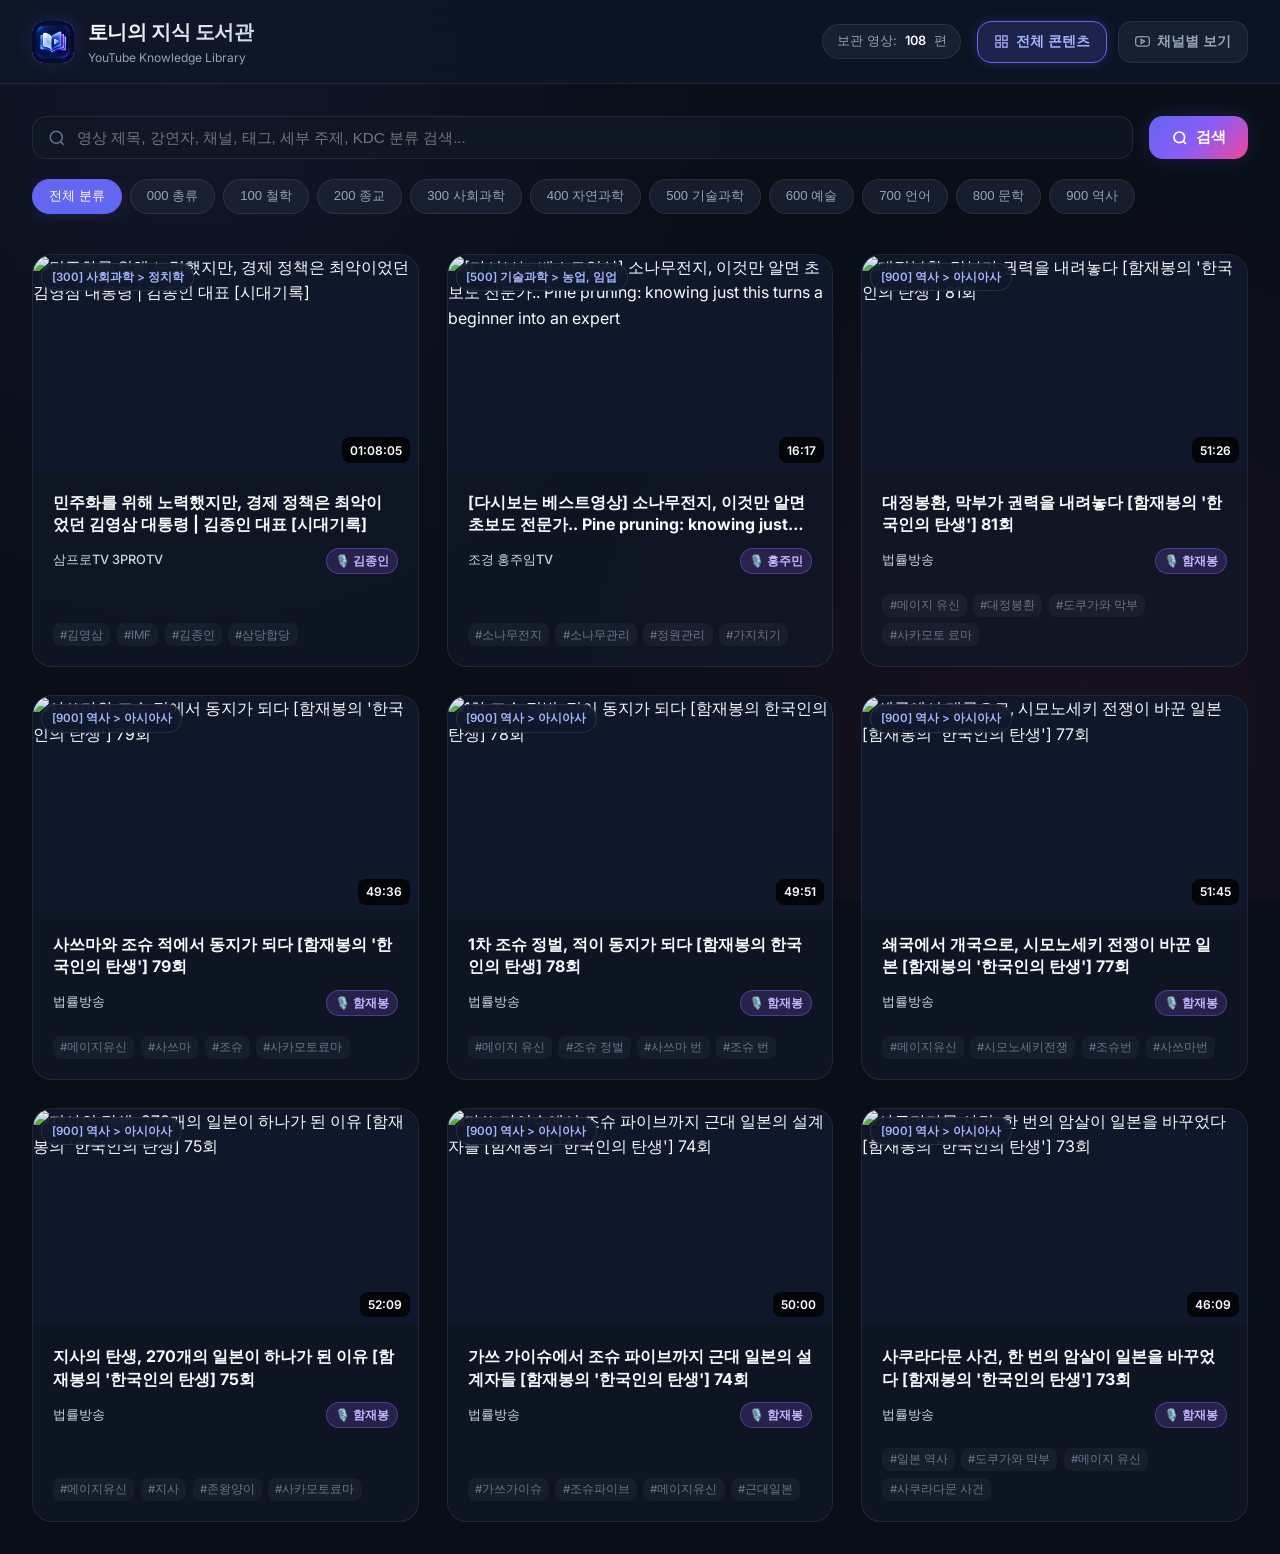
==== commit 8014b9c7: "Update library 5d512f7e80e544d9be25791d46a5374f" ====
--- a/index.html
+++ b/index.html
@@ -6,6 +6,10 @@
   <meta name="viewport" content="width=device-width, initial-scale=1.0">
   <meta name="description" content="토니의 지식 도서관 — YouTube 영상을 지식 노트로 정리하고 다시 꺼내보는 개인 지식 라이브러리">
   <title>토니의 지식 도서관 — YouTube Knowledge Library</title>
+  <link rel="icon" type="image/png" sizes="32x32" href="./assets/favicon-32x32.png">
+  <link rel="icon" type="image/png" sizes="16x16" href="./assets/favicon-16x16.png">
+  <link rel="apple-touch-icon" sizes="180x180" href="./assets/tony-knowledge-library-icon.png">
+  <link rel="shortcut icon" href="./favicon.ico">
   <link rel="stylesheet" href="./css/style.css">
 </head>
 <body>
@@ -14,9 +18,7 @@
     <div class="header-container">
       <a href="./index.html" class="logo-group">
         <div class="logo-icon">
-          <svg viewBox="0 0 24 24">
-            <path d="M12 2L2 7l10 5 10-5-10-5zM2 17l10 5 10-5M2 12l10 5 10-5"/>
-          </svg>
+          <img src="./assets/tony-knowledge-library-icon.png" alt="토니의 지식 도서관" class="logo-img">
         </div>
         <div class="logo-text">
           <h1>토니의 지식 도서관</h1>
--- a/css/style.css
+++ b/css/style.css
@@ -97,7 +97,6 @@
   text-decoration: none;
   color: inherit;
 }
-
 .logo-icon {
   width: 42px;
   height: 42px;
@@ -107,12 +106,42 @@
   align-items: center;
   justify-content: center;
   box-shadow: var(--shadow-glow);
+  overflow: hidden;
+  flex-shrink: 0;
+}
+
+.logo-icon img,
+.logo-img {
+  width: 100%;
+  height: 100%;
+  object-fit: cover;
+  border-radius: 12px;
+  display: block;
 }
 
 .logo-icon svg {
   width: 24px;
   height: 24px;
   fill: #ffffff;
+}
+
+.viewer-logo-group {
+  display: flex;
+  align-items: center;
+  text-decoration: none;
+  flex-shrink: 0;
+}
+
+.viewer-logo-icon {
+  width: 36px;
+  height: 36px;
+  border-radius: 10px;
+  box-shadow: var(--shadow-glow);
+  overflow: hidden;
+}
+
+.viewer-logo-icon img {
+  border-radius: 10px;
 }
 
 .logo-text h1 {
